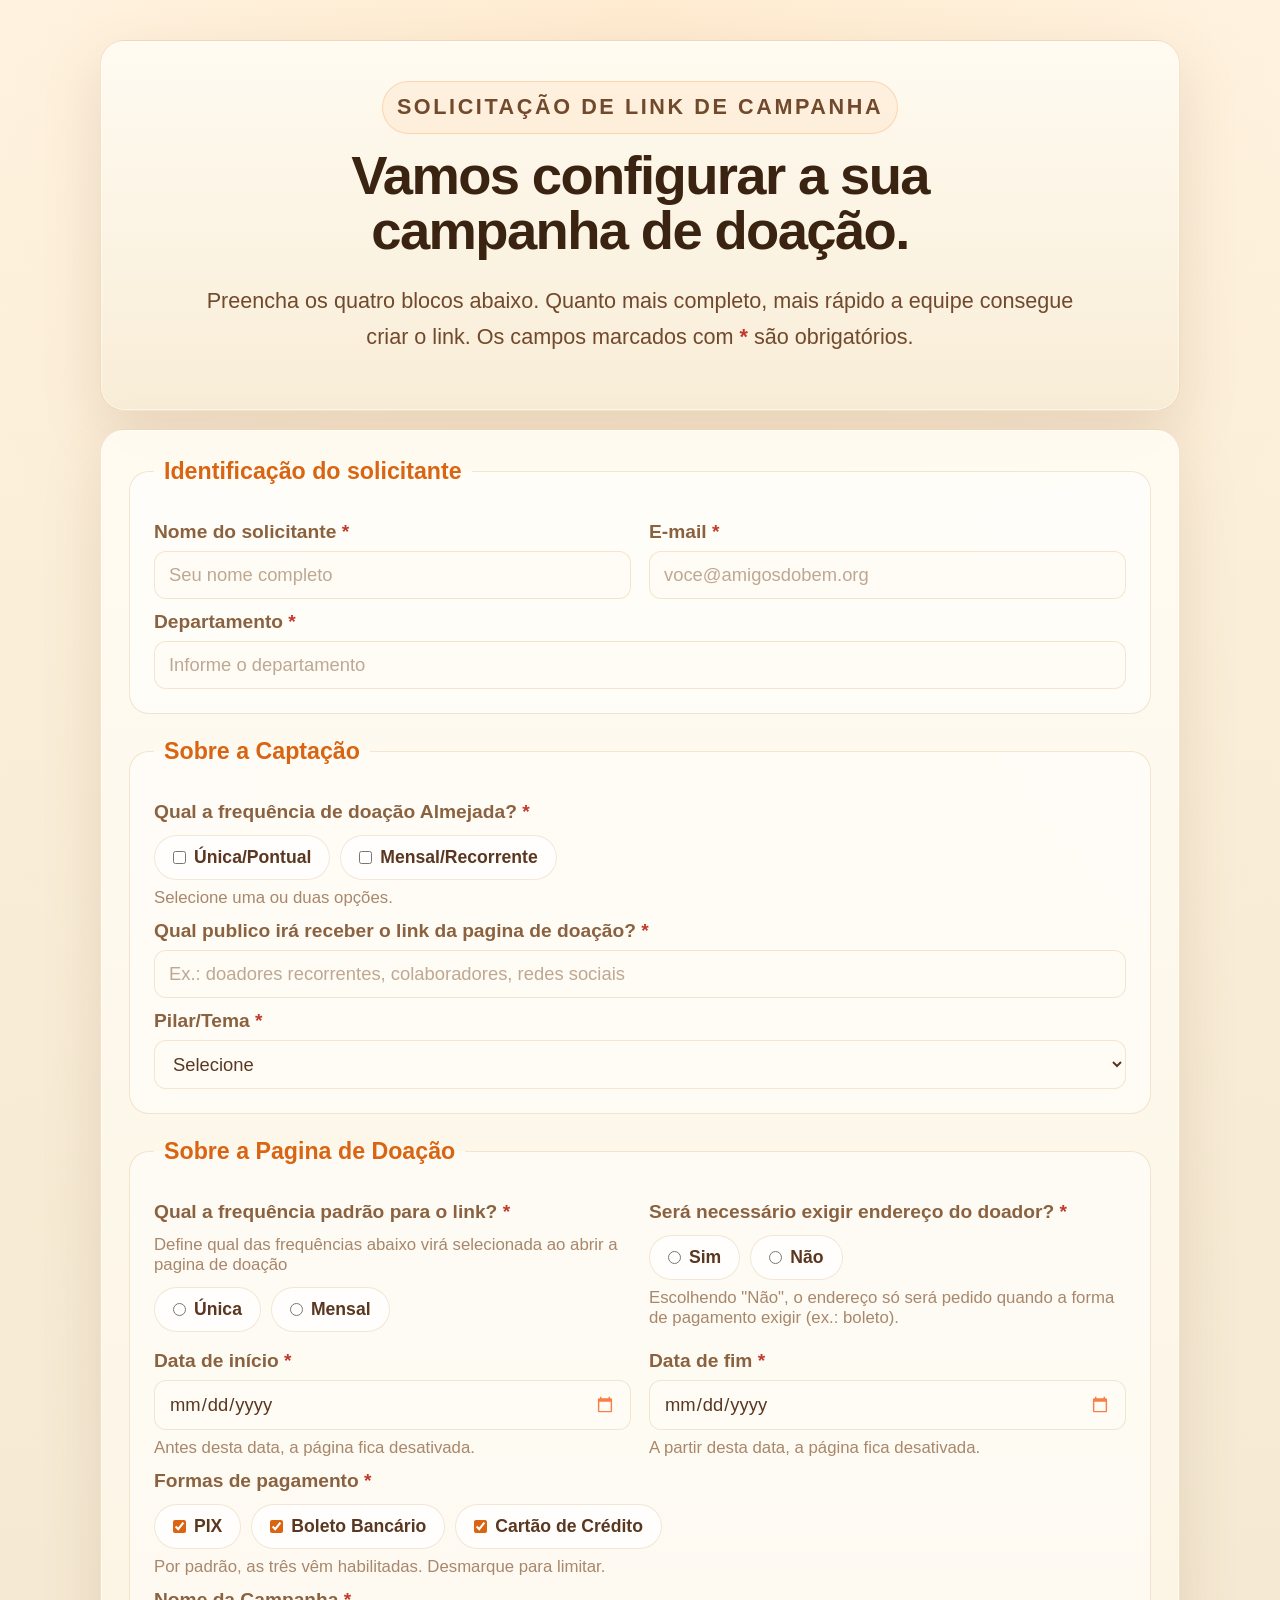
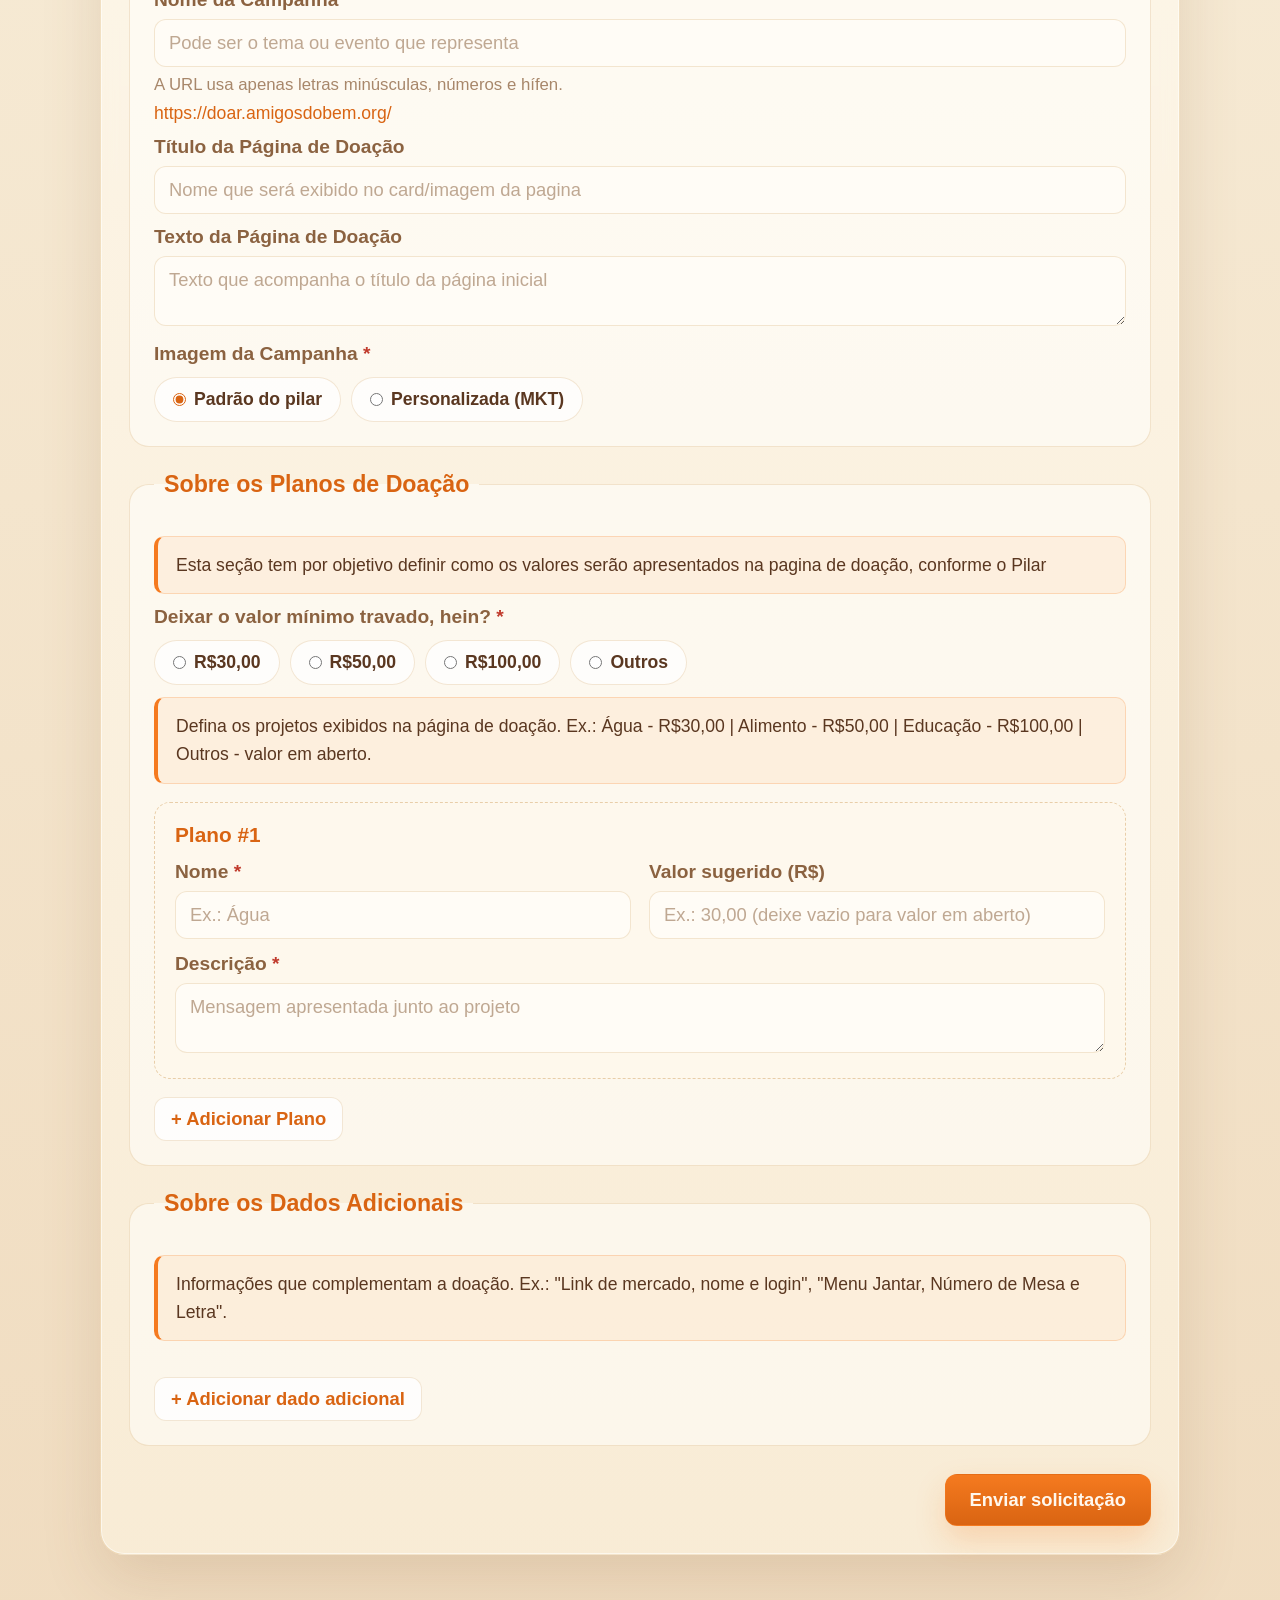
==== formulario.html @ eb554e9f "Add files via upload" ====
<!DOCTYPE html>
<html lang="pt-BR">
<head>
  <meta charset="UTF-8" />
  <meta name="viewport" content="width=device-width, initial-scale=1.0" />
  <meta name="referrer" content="no-referrer" />
  <meta
    http-equiv="Content-Security-Policy"
    content="default-src 'self'; script-src 'self'; style-src 'self' 'unsafe-inline'; img-src 'self' data:; connect-src 'self' https://script.google.com https://script.googleusercontent.com; object-src 'none'; base-uri 'self'; form-action 'self'"
  />
  <title>Formulário de Campanha | Amigos do Bem</title>
  <link rel="stylesheet" href="styles.css" />
</head>
<body class="stage-2">
  <main class="form-shell">
    <section class="form-intro-card">
      <p class="page-kicker">Solicitação de Link de Campanha</p>
      <h1>Vamos configurar a sua campanha de doação.</h1>
      <p>
        Preencha os quatro blocos abaixo. Quanto mais completo, mais rápido a equipe consegue
        criar o link. Os campos marcados com <span class="req">*</span> são obrigatórios.
      </p>
    </section>

    <section class="form-card">
      <form id="campanhaForm" class="gift-form" novalidate>
        <input type="text" name="website" id="website" class="hp-field" tabindex="-1" autocomplete="off" aria-hidden="true" />

        <!-- ============ SOLICITANTE ============ -->
        <fieldset class="form-block">
          <legend>Identificação do solicitante</legend>

          <div class="form-grid two-columns">
            <label>
              Nome do solicitante <span class="req">*</span>
              <input type="text" name="solicitante_nome" id="solicitanteNome" autocomplete="name" placeholder="Seu nome completo" required />
            </label>

            <label>
              E-mail <span class="req">*</span>
              <input type="email" name="solicitante_email" id="solicitanteEmail" autocomplete="email" placeholder="voce@amigosdobem.org" required />
            </label>
          </div>

          <div class="field-stack">
            <label>
              Departamento <span class="req">*</span>
              <input type="text" name="solicitante_departamento" id="solicitanteDepartamento" placeholder="Informe o departamento" required />
            </label>
          </div>
        </fieldset>

        <!-- ============ SOBRE A CAMPANHA ============ -->
        <fieldset class="form-block">
          <legend>Sobre a Captação</legend>

          <div class="field-stack">
            <span class="field-label">Qual a frequência de doação Almejada? <span class="req">*</span></span>
            <div class="chip-group" aria-label="Frequência de doação almejada">
              <label class="chip"><input type="checkbox" name="frequencia_almejada" value="Única/Pontual" /> Única/Pontual</label>
              <label class="chip"><input type="checkbox" name="frequencia_almejada" value="Mensal/Recorrente" /> Mensal/Recorrente</label>
            </div>
            <small class="hint">Selecione uma ou duas opções.</small>
          </div>

          <div class="field-stack">
            <label>
              Qual publico irá receber o link da pagina de doação? <span class="req">*</span>
              <input type="text" name="publico_alvo" id="publicoAlvo" placeholder="Ex.: doadores recorrentes, colaboradores, redes sociais" required />
            </label>
          </div>

          <div class="field-stack">
            <label>
              Pilar/Tema <span class="req">*</span>
              <select name="pilar" id="pilar" required>
                <option value="">Selecione</option>
                <option>Educação</option>
                <option>Trabalho e Renda</option>
                <option>Saúde</option>
                <option>Água</option>
                <option>Moradia</option>
                <option>Segurança Alimentar</option>
              </select>
            </label>
          </div>
        </fieldset>

        <!-- ============ SOBRE O LINK ============ -->
        <fieldset class="form-block">
          <legend>Sobre a Pagina de Doação</legend>

          <div class="form-grid two-columns">
            <div class="field-stack">
              <span class="field-label">Qual a frequência padrão para o link? <span class="req">*</span></span>
              <small class="hint">Define qual das frequências abaixo virá selecionada ao abrir a pagina de doação</small>
              <div class="chip-group" role="radiogroup" aria-label="Frequência padrão">
                <label class="chip"><input type="radio" name="frequencia_padrao" value="Única" required /> Única</label>
                <label class="chip"><input type="radio" name="frequencia_padrao" value="Mensal" /> Mensal</label>
              </div>
            </div>

            <div class="field-stack">
              <span class="field-label">Será necessário exigir endereço do doador? <span class="req">*</span></span>
              <div class="chip-group" role="radiogroup" aria-label="Exigir endereço">
                <label class="chip"><input type="radio" name="exigir_endereco" value="Sim" required /> Sim</label>
                <label class="chip"><input type="radio" name="exigir_endereco" value="Não" /> Não</label>
              </div>
              <small class="hint">Escolhendo "Não", o endereço só será pedido quando a forma de pagamento exigir (ex.: boleto).</small>
            </div>
          </div>

          <div class="form-grid two-columns">
            <label>
              Data de início <span class="req">*</span>
              <input type="date" name="data_inicio" id="dataInicio" required />
              <small class="hint">Antes desta data, a página fica desativada.</small>
            </label>

            <label>
              Data de fim <span class="req">*</span>
              <input type="date" name="data_fim" id="dataFim" required />
              <small class="hint">A partir desta data, a página fica desativada.</small>
            </label>
          </div>

          <div class="field-stack">
            <span class="field-label">Formas de pagamento <span class="req">*</span></span>
            <div class="chip-group" aria-label="Formas de pagamento">
              <label class="chip"><input type="checkbox" name="formas_pagamento" value="PIX" checked /> PIX</label>
              <label class="chip"><input type="checkbox" name="formas_pagamento" value="Boleto Bancário" checked /> Boleto Bancário</label>
              <label class="chip"><input type="checkbox" name="formas_pagamento" value="Cartão de Crédito" checked /> Cartão de Crédito</label>
            </div>
            <small class="hint">Por padrão, as três vêm habilitadas. Desmarque para limitar.</small>
          </div>

          <div class="field-stack">
            <label>
              Nome da Campanha <span class="req">*</span>
              <input type="text" name="nome" id="nomeCampanha" placeholder="Pode ser o tema ou evento que representa" required />
              <small class="hint">A URL usa apenas letras minúsculas, números e hífen.</small>
              <span class="slug-preview" id="slugPreview">https://doar.amigosdobem.org/</span>
            </label>
          </div>

          <div class="field-stack">
            <label>
              Título da Página de Doação
              <input type="text" name="titulo_pagina_inicial" id="tituloPaginaInicial" placeholder="Nome que será exibido no card/imagem da pagina" />
            </label>
          </div>

          <div class="field-stack">
            <label>
              Texto da Página de Doação
              <textarea name="mensagem_pagina_inicial" id="mensagemPaginaInicial" rows="2" placeholder="Texto que acompanha o título da página inicial"></textarea>
            </label>
          </div>

          <div class="field-stack">
            <span class="field-label">Imagem da Campanha <span class="req">*</span></span>
            <div class="chip-group" role="radiogroup" aria-label="Imagem da campanha">
              <label class="chip"><input type="radio" name="imagem_campanha_tipo" value="padrao_pilar" required checked /> Padrão do pilar</label>
              <label class="chip"><input type="radio" name="imagem_campanha_tipo" value="personalizada_mkt" /> Personalizada (MKT)</label>
            </div>
            <label id="imagemCampanhaBriefingWrap" class="conditional-field" hidden>
              Descreva a arte desejada
              <textarea name="imagem_campanha_briefing" id="imagemCampanhaBriefing" rows="2" placeholder="Briefing para o MKT"></textarea>
            </label>
          </div>
        </fieldset>

        <!-- ============ PROJETOS ============ -->
        <fieldset class="form-block">
          <legend>Sobre os Planos de Doação</legend>
          <p class="address-note">
            Esta seção tem por objetivo definir como os valores serão apresentados na pagina de doação, conforme o Pilar
          </p>

          <div class="field-stack">
            <span class="field-label">Deixar o valor mínimo travado, hein? <span class="req">*</span></span>
            <div class="chip-group" role="radiogroup" aria-label="Valor mínimo travado">
              <label class="chip"><input type="radio" name="valor_minimo_opcao" value="30,00" required /> R$30,00</label>
              <label class="chip"><input type="radio" name="valor_minimo_opcao" value="50,00" /> R$50,00</label>
              <label class="chip"><input type="radio" name="valor_minimo_opcao" value="100,00" /> R$100,00</label>
              <label class="chip"><input type="radio" name="valor_minimo_opcao" value="outros" /> Outros</label>
            </div>
            <label id="valorMinimoOutroWrap" class="conditional-field" hidden>
              Valor mínimo (R$)
              <input type="text" name="valor_minimo_outro" id="valorMinimoOutro" inputmode="numeric" placeholder="Ex.: 30,00" />
            </label>
          </div>

          <p class="address-note">
            Defina os projetos exibidos na página de doação.
            Ex.: Água - R$30,00 | Alimento - R$50,00 | Educação - R$100,00 | Outros - valor em aberto.
          </p>
          <div id="projetosContainer" class="repeat-container"></div>
          <button type="button" class="link-btn add-btn" data-add="projeto">+ Adicionar Plano</button>
        </fieldset>

        <!-- ============ DADOS ADICIONAIS ============ -->
        <fieldset class="form-block">
          <legend>Sobre os Dados Adicionais</legend>
          <p class="address-note">
            Informações que complementam a doação. Ex.: "Link de mercado, nome e login",
            "Menu Jantar, Número de Mesa e Letra".
          </p>
          <div id="dadosContainer" class="repeat-container"></div>
          <button type="button" class="link-btn add-btn" data-add="dado">+ Adicionar dado adicional</button>
        </fieldset>

        <div class="form-actions">
          <button class="submit-btn" type="submit">Enviar solicitação</button>
        </div>
      </form>
    </section>
  </main>

  <!-- Template: Projeto -->
  <template id="projetoTemplate">
    <div class="repeat-item projeto-item">
      <div class="repeat-head">
        <h4>Plano <span class="repeat-index"></span></h4>
        <button type="button" class="link-btn remove-item">Remover</button>
      </div>
      <div class="form-grid two-columns">
        <label>
          Nome <span class="req">*</span>
          <input type="text" name="projeto_nome" placeholder="Ex.: Água" />
        </label>
        <label>
          Valor sugerido (R$)
          <input type="text" name="projeto_valor" inputmode="numeric" placeholder="Ex.: 30,00 (deixe vazio para valor em aberto)" />
        </label>
      </div>
      <div class="field-stack">
        <label>
          Descrição <span class="req">*</span>
          <textarea name="projeto_descricao" rows="2" placeholder="Mensagem apresentada junto ao projeto"></textarea>
        </label>
      </div>
    </div>
  </template>

  <!-- Template: Dado adicional -->
  <template id="dadoTemplate">
    <div class="repeat-item dado-item">
      <div class="repeat-head">
        <h4>Dado adicional <span class="repeat-index"></span></h4>
        <button type="button" class="link-btn remove-item">Remover</button>
      </div>
      <div class="form-grid two-columns">
        <label>
          Rótulo <span class="req">*</span>
          <input type="text" name="dado_rotulo" placeholder="Ex.: Número da mesa" />
        </label>
        <label>
          Valor <span class="req">*</span>
          <input type="text" name="dado_valor" placeholder="Ex.: 12 - Letra B" />
        </label>
      </div>
    </div>
  </template>

  <script src="script.js"></script>
</body>
</html>
---- styles.css ----
﻿:root {
  color-scheme: light;
  --brand: #f57a1f;
  --brand-dark: #d96412;
  --ink: #5a3720;
  --ink-soft: #8b6240;
  --muted: #a8876a;
  --card: rgba(255, 251, 242, 0.96);
  --card-2: rgba(248, 236, 214, 0.96);
  --line: rgba(201, 146, 71, 0.22);
  --line-strong: rgba(201, 146, 71, 0.4);
  --shadow: rgba(128, 88, 49, 0.16);
  --danger: #c0392b;
  --radius: 24px;
}

* {
  box-sizing: border-box;
}

html,
body {
  min-height: 100%;
}

body {
  margin: 0;
  font-family: Inter, "Segoe UI", Arial, sans-serif;
  color: var(--ink);
  background:
    radial-gradient(circle at 50% 0%, rgba(255, 183, 94, 0.22) 0%, rgba(255, 183, 94, 0.09) 24%, transparent 48%),
    linear-gradient(180deg, #fffaf0 0%, #f7ecd7 38%, #f0dcc0 100%);
  -webkit-text-size-adjust: 100%;
  animation: page-enter 0.4s ease-out;
}

body.page-leaving {
  animation: none;
  transition: opacity 0.35s ease-in;
  opacity: 0;
  pointer-events: none;
}

@keyframes page-enter {
  from { opacity: 0; transform: translateY(12px); }
  to { opacity: 1; transform: translateY(0); }
}

.hp-field {
  position: absolute;
  left: -9999px;
  width: 1px;
  height: 1px;
  opacity: 0;
  pointer-events: none;
}

[hidden] { display: none !important; }

.nowrap { white-space: nowrap; }

.req { color: var(--danger); font-weight: 700; }

/* ---------- Intro (stage 1) ---------- */
.page-shell {
  position: relative;
  z-index: 1;
  min-height: 100vh;
  min-height: 100dvh;
  display: grid;
  place-items: center;
  padding: clamp(20px, 4vw, 40px);
}

.parchment-card,
.form-intro-card,
.form-card,
.thankyou-card {
  background: linear-gradient(180deg, var(--card), var(--card-2));
  border: 1px solid var(--line);
  box-shadow: 0 0 0 1px rgba(255, 255, 255, 0.55) inset, 0 24px 60px var(--shadow);
  border-radius: var(--radius);
  backdrop-filter: blur(8px);
}

.parchment-card {
  width: min(820px, 100%);
  padding: clamp(28px, 5vw, 56px);
  text-align: center;
}

.page-kicker-img {
  display: block;
  width: min(140px, 30vw);
  height: auto;
  margin: 0 auto 10px;
  opacity: 0.9;
}

.page-kicker {
  width: fit-content;
  margin: 0 auto 16px;
  padding: 7px 14px;
  border-radius: 999px;
  border: 1px solid rgba(245, 122, 31, 0.22);
  background: rgba(245, 122, 31, 0.08);
  color: var(--brand-dark);
  letter-spacing: 0.12em;
  text-transform: uppercase;
  font-size: 0.72rem;
  font-weight: 700;
}

h1 {
  margin: 0 0 18px;
  font-weight: 800;
  letter-spacing: -0.03em;
  line-height: 1.02;
  color: #3a2411;
  text-wrap: balance;
}

.parchment-card h1 { font-size: clamp(2rem, 5vw, 3.4rem); }

.intro-copy {
  max-width: 68ch;
  margin: 0 auto;
  font-size: clamp(1rem, 1.6vw, 1.15rem);
  line-height: 1.8;
  color: #71492d;
}

.intro-copy p { margin: 0 0 14px; }
.intro-copy strong { color: var(--brand-dark); }

.page-footer {
  margin-top: 26px;
  display: flex;
  justify-content: center;
  gap: 12px;
}

/* ---------- Form (stage 2) ---------- */
.form-shell {
  position: relative;
  z-index: 1;
  width: min(1080px, calc(100% - 28px));
  margin: 0 auto;
  padding: clamp(20px, 4vw, 40px) 0 72px;
  display: grid;
  gap: 18px;
}

.form-intro-card {
  padding: clamp(22px, 4vw, 40px);
  text-align: center;
}

.form-intro-card h1 { font-size: clamp(1.7rem, 3.6vw, 2.8rem); }
.form-intro-card p {
  max-width: 74ch;
  margin: 0 auto;
  color: #71492d;
  line-height: 1.7;
}

.form-card { padding: clamp(14px, 3vw, 28px); }

.gift-form { display: grid; gap: 18px; }

.form-block {
  border: 1px solid var(--line);
  border-radius: 20px;
  padding: 20px;
  background: rgba(255, 255, 255, 0.5);
  margin: 0;
}

.form-block legend {
  padding: 0 10px;
  font-weight: 800;
  color: var(--brand-dark);
  font-size: 1.05rem;
}

.form-grid {
  display: grid;
  gap: 14px;
  margin-top: 14px;
}

.form-block > .field-stack,
.form-block > .form-grid:first-of-type { margin-top: 6px; }

.two-columns { grid-template-columns: repeat(2, minmax(0, 1fr)); }
.three-columns { grid-template-columns: repeat(3, minmax(0, 1fr)); }

label,
.field-stack {
  display: block;
  color: var(--ink-soft);
  font-weight: 600;
}

.field-stack { margin-top: 14px; }

/* Quando o .field-stack é uma coluna do grid, não adiciona margem de topo,
   para alinhar com o campo que fica ao lado. */
.form-grid > .field-stack { margin-top: 0; }

.field-label {
  display: block;
  font-weight: 700;
  color: var(--brand-dark);
  margin-bottom: 8px;
}

input,
select,
textarea {
  width: 100%;
  margin-top: 6px;
  border: 1px solid var(--line);
  border-radius: 12px;
  background: rgba(255, 252, 246, 0.96);
  padding: 12px 14px;
  font: inherit;
  font-weight: 400;
  color: var(--ink);
}

textarea { resize: vertical; min-height: 44px; }

input::placeholder,
textarea::placeholder { color: rgba(139, 98, 64, 0.55); }

input:focus,
select:focus,
textarea:focus {
  outline: none;
  border-color: rgba(245, 122, 31, 0.55);
  box-shadow: 0 0 0 3px rgba(245, 122, 31, 0.1);
}

.hint {
  display: block;
  margin-top: 5px;
  font-weight: 400;
  font-size: 0.82rem;
  color: var(--muted);
}

.slug-preview {
  display: block;
  margin-top: 6px;
  font-weight: 500;
  font-size: 0.86rem;
  color: var(--brand-dark);
  word-break: break-all;
}

.chip-group {
  display: flex;
  flex-wrap: wrap;
  gap: 10px;
}

.chip {
  display: inline-flex;
  align-items: center;
  gap: 8px;
  padding: 9px 14px;
  border-radius: 999px;
  border: 1px solid var(--line);
  background: rgba(255, 255, 255, 0.75);
  color: var(--ink);
  font-weight: 600;
  cursor: pointer;
}

.chip input { width: auto; margin: 0; accent-color: var(--brand-dark); }

.conditional-field {
  margin-top: 10px;
  font-weight: 600;
  color: var(--ink-soft);
}

/* ---------- Repeatable items ---------- */
.repeat-container { display: grid; gap: 14px; margin-top: 14px; }

.repeat-item {
  border: 1px dashed var(--line-strong);
  border-radius: 16px;
  padding: 16px;
  background: rgba(255, 248, 236, 0.6);
}

.repeat-head {
  display: flex;
  align-items: center;
  justify-content: space-between;
  gap: 12px;
}

.repeat-head h4 { margin: 0; color: var(--brand-dark); font-size: 1rem; }

.repeat-item .form-grid { margin-top: 10px; }
.repeat-item .field-stack { margin-top: 10px; }

/* ---------- Buttons ---------- */
.link-btn,
.submit-btn,
.continue-btn {
  appearance: none;
  border-radius: 12px;
  font: inherit;
  font-weight: 700;
  cursor: pointer;
  text-decoration: none;
  transition: transform 0.16s ease, box-shadow 0.16s ease, background-color 0.16s ease, border-color 0.16s ease;
}

.submit-btn,
.continue-btn {
  display: inline-block;
  border: 1px solid rgba(245, 122, 31, 0.42);
  color: #fff8ee;
  background: linear-gradient(180deg, var(--brand), var(--brand-dark));
  box-shadow: 0 14px 30px rgba(245, 122, 31, 0.22);
  text-align: center;
}

.submit-btn { min-width: 200px; padding: 14px 24px; }
.continue-btn { padding: 13px 26px; }

.submit-btn:hover,
.continue-btn:hover { transform: translateY(-1px); box-shadow: 0 18px 36px rgba(245, 122, 31, 0.28); }

.link-btn {
  padding: 10px 16px;
  color: var(--brand-dark);
  background: rgba(255, 255, 255, 0.85);
  border: 1px solid var(--line);
}

.link-btn:hover { border-color: rgba(245, 122, 31, 0.35); background: rgba(245, 122, 31, 0.06); }

.add-btn { margin-top: 14px; }

.remove-item { color: var(--danger); border-color: rgba(192, 57, 43, 0.3); }
.remove-item:hover { background: rgba(192, 57, 43, 0.06); border-color: rgba(192, 57, 43, 0.5); }

button:focus-visible,
input:focus-visible,
select:focus-visible,
textarea:focus-visible,
a:focus-visible {
  outline: 2px solid rgba(245, 122, 31, 0.6);
  outline-offset: 2px;
}

.form-actions {
  display: flex;
  justify-content: flex-end;
  margin-top: 4px;
}

/* ---------- Thank you (stage 3) ---------- */
.thankyou-shell {
  min-height: 100vh;
  min-height: 100dvh;
  display: grid;
  place-items: center;
  padding: 24px;
}

.thankyou-card {
  width: min(760px, 100%);
  padding: clamp(28px, 5vw, 52px);
  text-align: center;
}

.thankyou-card h1 { font-size: clamp(1.7rem, 4vw, 2.6rem); }

.thankyou-text {
  margin: 0 0 16px;
  font-size: clamp(1.02rem, 1.6vw, 1.18rem);
  line-height: 1.75;
  color: #3f2a15;
}

.thankyou-text.muted { color: var(--ink-soft); }

input[type="date"]::-webkit-calendar-picker-indicator {
  filter: invert(0.42) sepia(1) saturate(4.5) hue-rotate(335deg);
  cursor: pointer;
  opacity: 0.85;
}

/* ---------- Responsive ---------- */
@media (max-width: 820px) {
  .two-columns,
  .three-columns { grid-template-columns: 1fr; }
}

@media (max-width: 560px) {
  .form-shell { width: min(100% - 18px, 1080px); }
  .parchment-card,
  .form-intro-card,
  .form-card,
  .thankyou-card { border-radius: 18px; }
  .form-block { padding: 14px; }
  .form-actions { justify-content: stretch; }
  .submit-btn,
  .continue-btn { width: 100%; }
  .repeat-head { flex-direction: column; align-items: stretch; }
}

@media (prefers-reduced-motion: reduce) {
  body { animation: none; }
  body.page-leaving { transition: none; opacity: 1; }
}

/* ============================================================
   styles.css — base visual + títulos e rótulos ampliados (V2)
   Campos de entrada, botões e textos de apoio ficam no tamanho
   original; apenas títulos (h1, legendas) e rótulos crescem.
   ============================================================ */

/* ---------- Títulos ---------- */
h1 {
  font-size: clamp(2.4rem, 6vw, 4rem);
}

.form-intro-card h1 { font-size: clamp(2.1rem, 4.5vw, 3.4rem); }
.thankyou-card h1 { font-size: clamp(2.1rem, 5vw, 3.2rem); }

.form-block legend {
  font-size: 1.45rem;
}

.repeat-head h4 {
  font-size: 1.3rem;
}

.page-kicker {
  font-size: 0.95rem;
}

/* ---------- Rótulos ---------- */
label,
.field-stack {
  font-size: 1.2rem;
}

.field-label {
  font-size: 1.2rem;
  margin-bottom: 10px;
  font-weight: 600;
  color: var(--ink-soft);
}

.chip {
  font-size: 1.1rem;
  padding: 11px 18px;
}

.conditional-field {
  font-size: 1.15rem;
}

/* ---------- Textos de leitura ---------- */
.intro-copy,
.form-intro-card p,
.thankyou-text {
  font-size: clamp(1.15rem, 2vw, 1.35rem);
}

/* ---------- Campos e textos de apoio (escada proporcional) ---------- */
input,
select,
textarea {
  font-size: 1.15rem;
}

.hint {
  font-size: 1.05rem;
}

.slug-preview {
  font-size: 1.1rem;
}

.address-note {
  font-size: 1.1rem;
}

.submit-btn,
.continue-btn,
.link-btn {
  font-size: 1.15rem;
}

/* ============================================================
   Espaçamentos — escada proporcional ao texto ampliado
   ============================================================ */

/* Parágrafos de introdução e obrigado */
.intro-copy p,
.form-intro-card p,
.thankyou-text {
  margin-bottom: 14px;
}

.thankyou-text:last-of-type { margin-bottom: 0; }

h1 { margin-bottom: 24px; }

/* Legenda do bloco → primeiro elemento */
.form-block > .field-stack,
.form-block > .form-grid:first-of-type,
.form-block > p { margin-top: 12px; }

/* Entre blocos (fieldset) */
.gift-form { gap: 24px; }

/* Entre campos dentro do bloco */
.form-block { padding: 24px; }
.form-grid { gap: 18px; margin-top: 18px; }
.field-stack { margin-top: 18px; }
.form-grid > .field-stack { margin-top: 0; }

/* Rótulo → campo */
input,
select,
textarea {
  margin-top: 8px;
}

.field-label { margin-bottom: 12px; }

/* Dica após o campo / explicação antes dos chips */
.hint { margin-top: 8px; }
.chip-group { margin-top: 12px; }
.slug-preview { margin-top: 8px; }

/* Nota de exemplo dentro do bloco */
.address-note {
  margin-top: 18px;
  margin-bottom: 0;
  font-size: 1.1rem;
  line-height: 1.6;
  color: var(--ink);
  background: rgba(245, 122, 31, 0.08);
  border: 1px solid rgba(245, 122, 31, 0.22);
  border-left: 4px solid var(--brand);
  border-radius: 10px;
  padding: 14px 18px;
}

.form-block > .address-note:first-of-type { margin-top: 14px; }

/* Nota → conteúdo repetível / botões */
.repeat-container { gap: 18px; margin-top: 18px; }
.add-btn { margin-top: 18px; }

.repeat-item { padding: 20px; }
.repeat-item .form-grid { margin-top: 14px; }
.repeat-item .field-stack { margin-top: 14px; }

.page-footer { margin-top: 30px; }

/* Plano #1 não pode ser removido (mínimo de 1 plano obrigatório).
   O botão "Remover" aparece somente do Plano #2 em diante. */
#projetosContainer .projeto-item:first-child .remove-item {
  display: none;
}
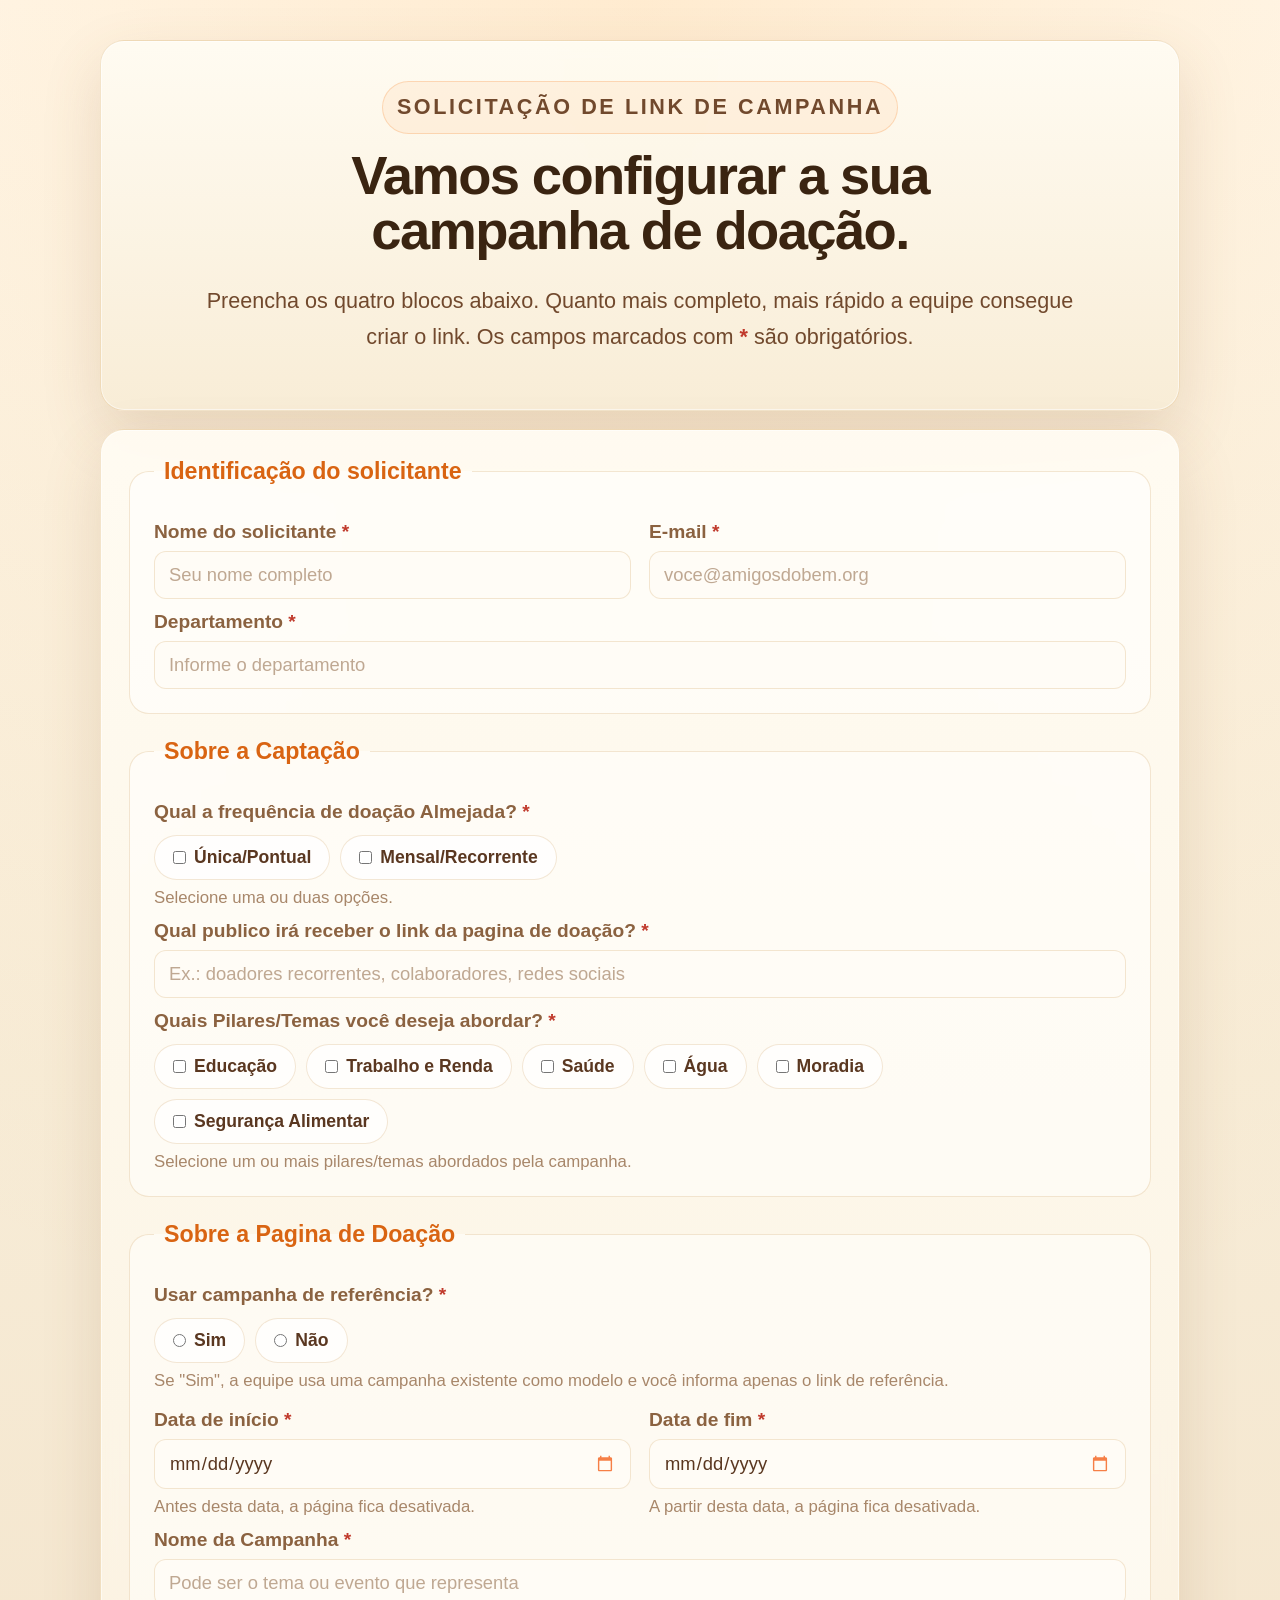
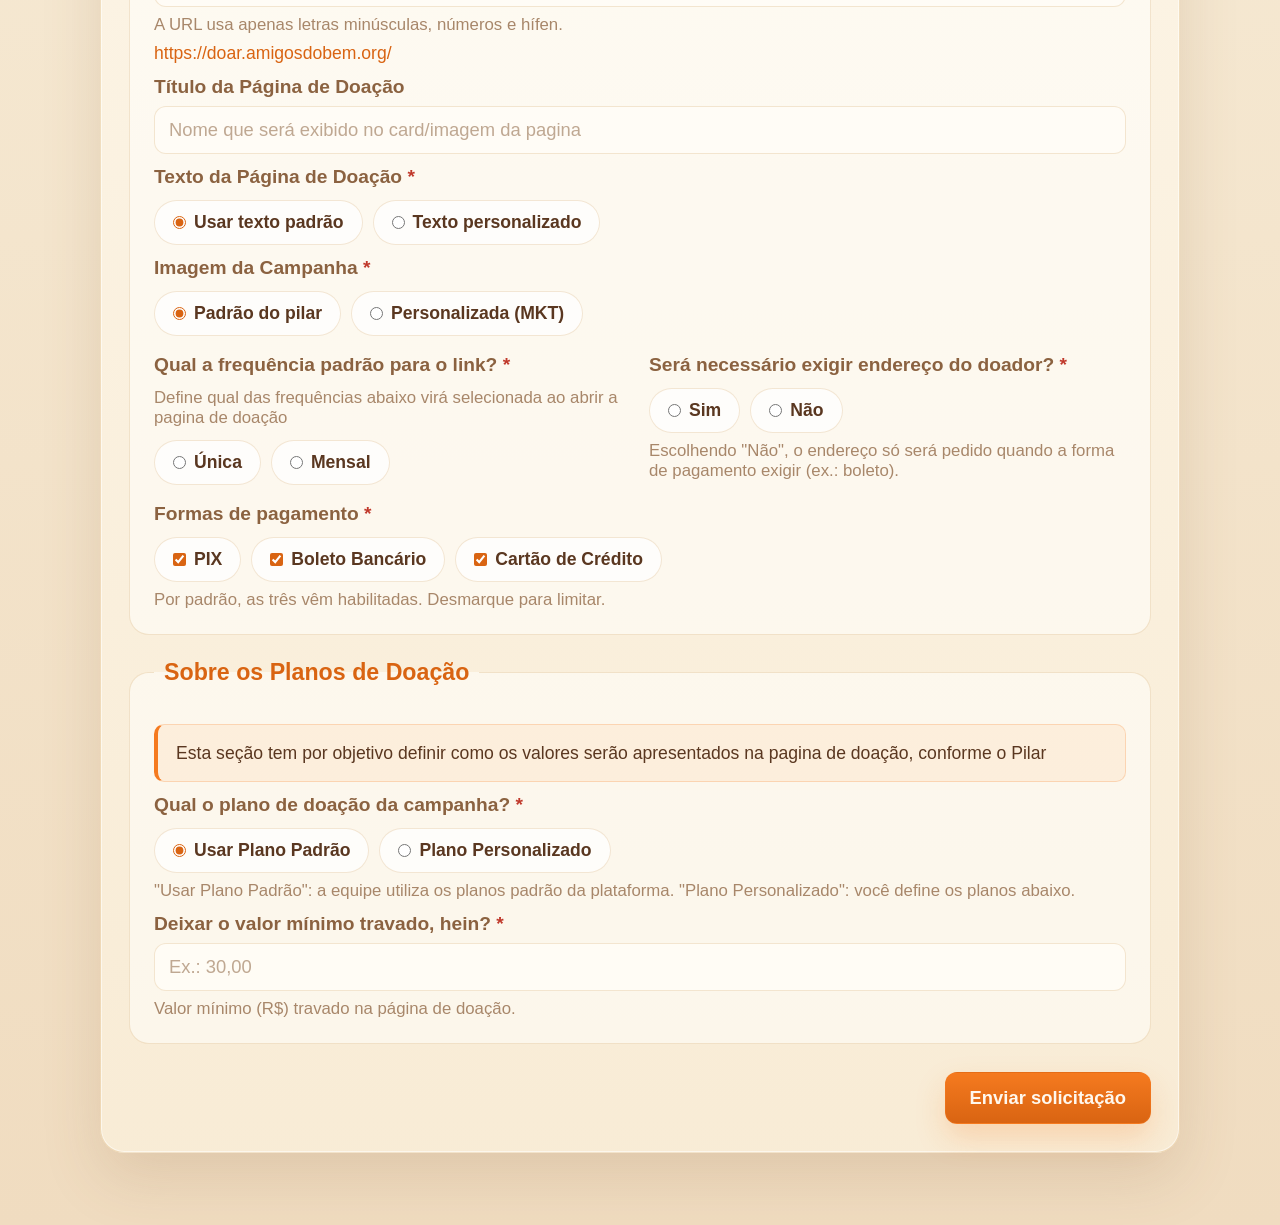
==== commit b4d298e8: "Add files via upload" ====
--- a/formulario.html
+++ b/formulario.html
@@ -71,18 +71,16 @@
           </div>
 
           <div class="field-stack">
-            <label>
-              Pilar/Tema <span class="req">*</span>
-              <select name="pilar" id="pilar" required>
-                <option value="">Selecione</option>
-                <option>Educação</option>
-                <option>Trabalho e Renda</option>
-                <option>Saúde</option>
-                <option>Água</option>
-                <option>Moradia</option>
-                <option>Segurança Alimentar</option>
-              </select>
-            </label>
+            <span class="field-label">Quais Pilares/Temas você deseja abordar? <span class="req">*</span></span>
+            <div class="chip-group" aria-label="Pilares/Temas da campanha">
+              <label class="chip"><input type="checkbox" name="pilar" value="Educação" /> Educação</label>
+              <label class="chip"><input type="checkbox" name="pilar" value="Trabalho e Renda" /> Trabalho e Renda</label>
+              <label class="chip"><input type="checkbox" name="pilar" value="Saúde" /> Saúde</label>
+              <label class="chip"><input type="checkbox" name="pilar" value="Água" /> Água</label>
+              <label class="chip"><input type="checkbox" name="pilar" value="Moradia" /> Moradia</label>
+              <label class="chip"><input type="checkbox" name="pilar" value="Segurança Alimentar" /> Segurança Alimentar</label>
+            </div>
+            <small class="hint">Selecione um ou mais pilares/temas abordados pela campanha.</small>
           </div>
         </fieldset>
 
@@ -90,6 +88,85 @@
         <fieldset class="form-block">
           <legend>Sobre a Pagina de Doação</legend>
 
+          <div class="field-stack">
+            <span class="field-label">Usar campanha de referência? <span class="req">*</span></span>
+            <div class="chip-group" role="radiogroup" aria-label="Campanha de referência">
+              <label class="chip"><input type="radio" name="campanha_referencia" value="Sim" required /> Sim</label>
+              <label class="chip"><input type="radio" name="campanha_referencia" value="Não" /> Não</label>
+            </div>
+            <small class="hint">Se "Sim", a equipe usa uma campanha existente como modelo e você informa apenas o link de referência.</small>
+          </div>
+
+          <div id="campanhaReferenciaWrap" hidden>
+            <div class="field-stack">
+              <label>
+                Insira a URL do link <span class="req">*</span>
+                <input type="url" name="campanha_referencia_url" id="campanhaReferenciaUrl" placeholder="https://doar.amigosdobem.org/exemplo" />
+              </label>
+            </div>
+            <div class="field-stack">
+              <label>
+                Insira o ID do link <span class="req">*</span>
+                <input type="text" name="campanha_referencia_id" id="campanhaReferenciaId" placeholder="ID do link na plataforma" />
+              </label>
+            </div>
+          </div>
+
+          <div class="form-grid two-columns">
+            <label>
+              Data de início <span class="req">*</span>
+              <input type="date" name="data_inicio" id="dataInicio" required />
+              <small class="hint">Antes desta data, a página fica desativada.</small>
+            </label>
+
+            <label>
+              Data de fim <span class="req">*</span>
+              <input type="date" name="data_fim" id="dataFim" required />
+              <small class="hint">A partir desta data, a página fica desativada.</small>
+            </label>
+          </div>
+
+          <div class="field-stack">
+            <label>
+              Nome da Campanha <span class="req">*</span>
+              <input type="text" name="nome" id="nomeCampanha" placeholder="Pode ser o tema ou evento que representa" required />
+              <small class="hint">A URL usa apenas letras minúsculas, números e hífen.</small>
+              <span class="slug-preview" id="slugPreview">https://doar.amigosdobem.org/</span>
+            </label>
+          </div>
+
+          <div class="field-stack">
+            <label>
+              Título da Página de Doação
+              <input type="text" name="titulo_pagina_inicial" id="tituloPaginaInicial" placeholder="Nome que será exibido no card/imagem da pagina" />
+            </label>
+          </div>
+
+          <div class="field-stack">
+            <span class="field-label">Texto da Página de Doação <span class="req">*</span></span>
+            <div class="chip-group" role="radiogroup" aria-label="Texto da página de doação">
+              <label class="chip"><input type="radio" name="mensagem_pagina_inicial_tipo" value="padrao" required checked /> Usar texto padrão</label>
+              <label class="chip"><input type="radio" name="mensagem_pagina_inicial_tipo" value="personalizada" /> Texto personalizado</label>
+            </div>
+            <label id="mensagemPaginaInicialWrap" class="conditional-field" hidden>
+              Texto da Página de Doação
+              <textarea name="mensagem_pagina_inicial" id="mensagemPaginaInicial" rows="2" placeholder="Texto que acompanha o título da página inicial"></textarea>
+            </label>
+          </div>
+
+          <div class="field-stack">
+            <span class="field-label">Imagem da Campanha <span class="req">*</span></span>
+            <div class="chip-group" role="radiogroup" aria-label="Imagem da campanha">
+              <label class="chip"><input type="radio" name="imagem_campanha_tipo" value="padrao_pilar" required checked /> Padrão do pilar</label>
+              <label class="chip"><input type="radio" name="imagem_campanha_tipo" value="personalizada_mkt" /> Personalizada (MKT)</label>
+            </div>
+            <label id="imagemCampanhaBriefingWrap" class="conditional-field" hidden>
+              Solicite Briefing ao MKT
+              <textarea name="imagem_campanha_briefing" id="imagemCampanhaBriefing" rows="2" placeholder="Escreva o ID do Briefing"></textarea>
+            </label>
+          </div>
+
+          <div id="campanhaManualWrap" hidden>
           <div class="form-grid two-columns">
             <div class="field-stack">
               <span class="field-label">Qual a frequência padrão para o link? <span class="req">*</span></span>
@@ -110,20 +187,6 @@
             </div>
           </div>
 
-          <div class="form-grid two-columns">
-            <label>
-              Data de início <span class="req">*</span>
-              <input type="date" name="data_inicio" id="dataInicio" required />
-              <small class="hint">Antes desta data, a página fica desativada.</small>
-            </label>
-
-            <label>
-              Data de fim <span class="req">*</span>
-              <input type="date" name="data_fim" id="dataFim" required />
-              <small class="hint">A partir desta data, a página fica desativada.</small>
-            </label>
-          </div>
-
           <div class="field-stack">
             <span class="field-label">Formas de pagamento <span class="req">*</span></span>
             <div class="chip-group" aria-label="Formas de pagamento">
@@ -133,44 +196,10 @@
             </div>
             <small class="hint">Por padrão, as três vêm habilitadas. Desmarque para limitar.</small>
           </div>
-
-          <div class="field-stack">
-            <label>
-              Nome da Campanha <span class="req">*</span>
-              <input type="text" name="nome" id="nomeCampanha" placeholder="Pode ser o tema ou evento que representa" required />
-              <small class="hint">A URL usa apenas letras minúsculas, números e hífen.</small>
-              <span class="slug-preview" id="slugPreview">https://doar.amigosdobem.org/</span>
-            </label>
-          </div>
-
-          <div class="field-stack">
-            <label>
-              Título da Página de Doação
-              <input type="text" name="titulo_pagina_inicial" id="tituloPaginaInicial" placeholder="Nome que será exibido no card/imagem da pagina" />
-            </label>
-          </div>
-
-          <div class="field-stack">
-            <label>
-              Texto da Página de Doação
-              <textarea name="mensagem_pagina_inicial" id="mensagemPaginaInicial" rows="2" placeholder="Texto que acompanha o título da página inicial"></textarea>
-            </label>
-          </div>
-
-          <div class="field-stack">
-            <span class="field-label">Imagem da Campanha <span class="req">*</span></span>
-            <div class="chip-group" role="radiogroup" aria-label="Imagem da campanha">
-              <label class="chip"><input type="radio" name="imagem_campanha_tipo" value="padrao_pilar" required checked /> Padrão do pilar</label>
-              <label class="chip"><input type="radio" name="imagem_campanha_tipo" value="personalizada_mkt" /> Personalizada (MKT)</label>
-            </div>
-            <label id="imagemCampanhaBriefingWrap" class="conditional-field" hidden>
-              Descreva a arte desejada
-              <textarea name="imagem_campanha_briefing" id="imagemCampanhaBriefing" rows="2" placeholder="Briefing para o MKT"></textarea>
-            </label>
-          </div>
-        </fieldset>
-
-        <!-- ============ PROJETOS ============ -->
+          </div><!-- /campanhaManualWrap -->
+        </fieldset>
+
+        <!-- ============ PLANOS ============ -->
         <fieldset class="form-block">
           <legend>Sobre os Planos de Doação</legend>
           <p class="address-note">
@@ -178,36 +207,30 @@
           </p>
 
           <div class="field-stack">
-            <span class="field-label">Deixar o valor mínimo travado, hein? <span class="req">*</span></span>
-            <div class="chip-group" role="radiogroup" aria-label="Valor mínimo travado">
-              <label class="chip"><input type="radio" name="valor_minimo_opcao" value="30,00" required /> R$30,00</label>
-              <label class="chip"><input type="radio" name="valor_minimo_opcao" value="50,00" /> R$50,00</label>
-              <label class="chip"><input type="radio" name="valor_minimo_opcao" value="100,00" /> R$100,00</label>
-              <label class="chip"><input type="radio" name="valor_minimo_opcao" value="outros" /> Outros</label>
-            </div>
-            <label id="valorMinimoOutroWrap" class="conditional-field" hidden>
-              Valor mínimo (R$)
-              <input type="text" name="valor_minimo_outro" id="valorMinimoOutro" inputmode="numeric" placeholder="Ex.: 30,00" />
-            </label>
-          </div>
-
-          <p class="address-note">
-            Defina os projetos exibidos na página de doação.
-            Ex.: Água - R$30,00 | Alimento - R$50,00 | Educação - R$100,00 | Outros - valor em aberto.
-          </p>
-          <div id="projetosContainer" class="repeat-container"></div>
-          <button type="button" class="link-btn add-btn" data-add="projeto">+ Adicionar Plano</button>
-        </fieldset>
-
-        <!-- ============ DADOS ADICIONAIS ============ -->
-        <fieldset class="form-block">
-          <legend>Sobre os Dados Adicionais</legend>
-          <p class="address-note">
-            Informações que complementam a doação. Ex.: "Link de mercado, nome e login",
-            "Menu Jantar, Número de Mesa e Letra".
-          </p>
-          <div id="dadosContainer" class="repeat-container"></div>
-          <button type="button" class="link-btn add-btn" data-add="dado">+ Adicionar dado adicional</button>
+            <span class="field-label">Qual o plano de doação da campanha? <span class="req">*</span></span>
+            <div class="chip-group" role="radiogroup" aria-label="Plano de doação">
+              <label class="chip"><input type="radio" name="planos_tipo" value="padrao" required checked /> Usar Plano Padrão</label>
+              <label class="chip"><input type="radio" name="planos_tipo" value="personalizado" /> Plano Personalizado</label>
+            </div>
+            <small class="hint">"Usar Plano Padrão": a equipe utiliza os planos padrão da plataforma. "Plano Personalizado": você define os planos abaixo.</small>
+          </div>
+
+          <div id="planosWrap" hidden>
+            <p class="address-note">
+              Defina os planos exibidos na página de doação.
+              Ex.: Água - R$30,00 | Alimento - R$50,00 | Educação - R$100,00 | Outros - valor em aberto.
+            </p>
+            <div id="projetosContainer" class="repeat-container"></div>
+            <button type="button" class="link-btn add-btn" data-add="projeto">+ Adicionar Plano</button>
+          </div>
+
+          <div class="field-stack">
+            <label>
+              Deixar o valor mínimo travado, hein? <span class="req">*</span>
+              <input type="text" name="valor_minimo" id="valorMinimo" inputmode="numeric" placeholder="Ex.: 30,00" />
+              <small class="hint">Valor mínimo (R$) travado na página de doação.</small>
+            </label>
+          </div>
         </fieldset>
 
         <div class="form-actions">
@@ -243,26 +266,6 @@
     </div>
   </template>
 
-  <!-- Template: Dado adicional -->
-  <template id="dadoTemplate">
-    <div class="repeat-item dado-item">
-      <div class="repeat-head">
-        <h4>Dado adicional <span class="repeat-index"></span></h4>
-        <button type="button" class="link-btn remove-item">Remover</button>
-      </div>
-      <div class="form-grid two-columns">
-        <label>
-          Rótulo <span class="req">*</span>
-          <input type="text" name="dado_rotulo" placeholder="Ex.: Número da mesa" />
-        </label>
-        <label>
-          Valor <span class="req">*</span>
-          <input type="text" name="dado_valor" placeholder="Ex.: 12 - Letra B" />
-        </label>
-      </div>
-    </div>
-  </template>
-
   <script src="script.js"></script>
 </body>
 </html>
